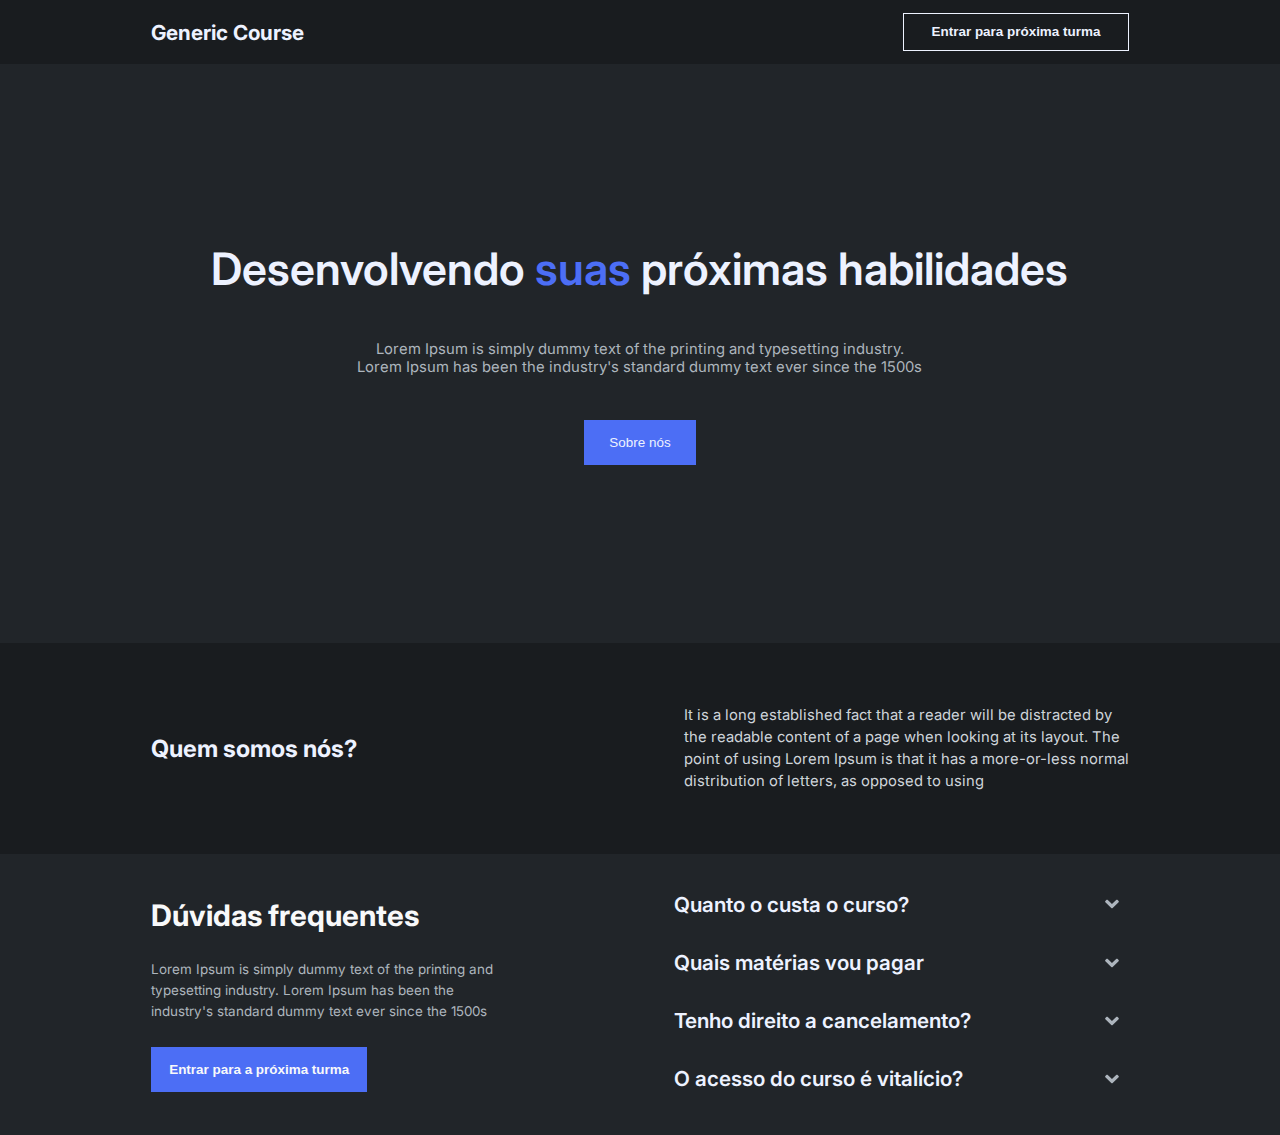
==== Criando Site Institucional Genérico/index.html @ a53617b1 "keeping the activity" ====
<!DOCTYPE html>
<html lang="en">
<head>
    <meta charset="UTF-8">
    <meta http-equiv="X-UA-Compatible" content="IE=edge">
    <meta name="viewport" content="width=device-width, initial-scale=1.0">
    <title>Site Institucional Genérico</title>
    <!-- css -->
    <link rel="stylesheet" href="./src/css/reset.css">
    <link rel="stylesheet" href="./src/css/global.css">
    <link rel="stylesheet" href="./src/css/header.css">
    <link rel="stylesheet" href="./src/css/main.css">
    <link rel="stylesheet" href="./src/css/index.css">
    <!-- fonts -->
    <link rel="preconnect" href="https://fonts.googleapis.com">
    <link rel="preconnect" href="https://fonts.gstatic.com" crossorigin>
    <link href="https://fonts.googleapis.com/css2?family=Inter:wght@400;500;600&display=swap" rel="stylesheet"> 
    <!-- icon -->
    <link rel="icon" href="./assets/img/favicon.jpeg">
    <!-- scripts -->
</head>
<body>
    <header class="header__primary">
        <div class="header__primary__box container">
            <h2 class="header__primary--title">Generic Course</h2>
            <button class="header__primary--btn">Entrar para próxima turma</button>
        </div>
    </header>
    <main>
        <section class="section section__first">
            <div class="section__first__box container">
                <h1>Desenvolvendo <span class="txtblue">suas</span> próximas habilidades</h1>
                <p>Lorem Ipsum is simply dummy text of the printing and typesetting industry. <br>Lorem Ipsum has been the industry's standard dummy text ever since the 1500s</p>
                <button>Sobre nós</button>
            </div>
        </section>
        <section class="section section__second">
            <div class="section__second__box container">
                <h1>Quem somos nós?</h1>
                <p>It is a long established fact that a reader will be distracted by <br> the readable content of a page when looking at its layout. The <br> point of using Lorem Ipsum is that it has a more-or-less normal <br> distribution of letters, as opposed to using</p>
            </div>
        </section>
        <section class="section section__third">
            <div class="section__third__box container">
                <div class="third__left">
                    <h2 class="grey-100">Dúvidas frequentes</h1>
                    <p>Lorem Ipsum is simply dummy text of the printing and <br> typesetting industry. Lorem Ipsum has been the <br> industry's standard dummy text ever since the 1500s</p>
                    <button class="grey-100">Entrar para a próxima turma</button>
                </div>
                <div class="third__right">
                    <div class="grey-100">
                        <p>Quanto o custa o curso?</p>
                        <button>
                            <img src="./assets/img/angle-down.svg" alt="">
                        </button>
                    </div>
                    <div class="grey-100">
                        <p>Quais matérias vou pagar</p>
                        <button>
                            <img src="./assets/img/angle-down.svg" alt="">
                        </button>
                    </div>
                    <div class="grey-100">
                        <p>Tenho direito a cancelamento?</p>
                        <button>
                            <img src="./assets/img/angle-down.svg" alt="">
                        </button>
                    </div>
                    <div class="grey-100">
                        <p>O acesso do curso é vitalício?</p>
                        <button>
                            <img src="./assets/img/angle-down.svg" alt="">
                        </button>
                    </div>
                </div>
            </div>
        </section>
    </main>
</body>
</html>
---- Criando Site Institucional Genérico/src/css/global.css ----
:root {
    --ff: 'Inter', sans-serif;

    --fs-52: 3.5vw;
    --fs-40: 2.3vw;
    --fs-32: 1.85vw;
    --fs-28: 1.62vw;
    --fs-20: 1.16vw;
    --fs-18: 1.05vw;
    --fs-16: 0.925vw;

    --fw-400: 400;
    --fw-500: 500;
    --fw-600: 600;

    --lh-prct: 150%;
    --lh-45: 2.6vw;
    --lh-30: 1.74vw;
    --lh-28: 1.62vw;

    --blue-400: rgba(76, 110, 245, 1);
    --blue-500: rgba(54, 79, 199, 1);
    --grey-800: rgba(25, 28, 31, 1);
    --grey-700: rgba(33, 37, 41, 1);
    --grey-600: rgba(52, 58, 64, 1);
    --grey-400: rgba(173, 181, 189, 1);
    --grey-300: rgba(206, 212, 218, 1);
    --grey-200: rgba(237, 242, 255, 1);
    --grey-100: rgba(248, 249, 250, 1);

    --cpnt-w: 26vw;
    --cpnt-h: 3.5vw;   
}
---- Criando Site Institucional Genérico/src/css/header.css ----
/* Header */
.header__primary {
    /* width: 100vw;
    position: fixed; */
    background-color: var(--grey-800);
}

.header__primary__box {
    height: 5vw;
    display: flex;
    justify-content: space-between;
    align-items: center;
}

.header__primary--title {
    color: var(--grey-200);
    font-size: var(--fs-28);
}

.header__primary--btn {
    height: 3vw;
    width: 17.6vw;
    font-weight: var(--fw-600);
    font-size: var(--fs-18);
    border: 1px solid var(--grey-200);
    background-color: transparent;
    color: var(--grey-200);
}
---- Criando Site Institucional Genérico/src/css/main.css ----
/* Main */
/* .main {
    width: 100vw;
} */

.section__first {
    height: 45.2vw;
    background-color: var(--grey-700);
    display: flex;
    align-items: center;
    justify-content: center;
}

.section__first__box {
    display: flex;
    flex-direction: column;
    align-items: center;
    gap: 44px;
}

.section__first__box > h1, p, button {
    color: var(--grey-200);
}

.section__first__box > h1 {
    font-size: var(--fs-52);
    font-weight: var(--fw-600);
}

.section__first__box > p {
    font-size: var(--fs-20);
    text-align: center;
    color: var(--grey-400);
}

.section__first__box > button {
    height: var(--cpnt-h);
    width: 8.8vw;
    background-color: var(--blue-400);
    font-size: var(--fs-18);
    color: var(--grey-200);
}

.txtblue {
 color: var(--blue-400);
}

.section__second {
    background-color: var(--grey-800);
    height: 16.5vw;
}

.section__second__box {
    height: 100%;
    display: flex;
    align-items: center;
    justify-content: space-between;
}
.section__second__box > h1 {
    font-size: var(--fs-32);
    color: var(--grey-200);
}

.section__second__box > p {
    font-size: var(--fs-20);
    line-height: var(--lh-30);
    color: var(--grey-300);
}

.section__third {
    height: 22vw;
    background-color: var(--grey-700);
    display: flex;
    align-items: center;
    justify-content: center;
}

.section__third__box {
    display: flex;
    justify-content: space-between;
    gap: 9.8vw;
}

.third__left {
    display: flex;
    flex-direction: column;
    justify-content: flex-start;
    gap: 2vw;
}

.third__left > h2 {
    font-size: var(--fs-40);
}

.third__left > p {
    line-height: var(--lh-28);
    color: var(--grey-400);
    font-size: var(--fs-18);
}

.third__left > button {
    height: var(--cpnt-h);
    width: 16.85vw;
    background-color: var(--blue-400);
    font-size: var(--fs-18);
    font-weight: var(--fw-600);
}

.third__right {
    display: flex;
    flex-direction: column;
    gap: 3.5vw;
}

.third__right > div {
    width: 35.5vw;
    height: 1.05vw;
    display: flex;
    justify-content: space-between;
    align-items: center;
}

.third__right > div > p {
    font-size: var(--fs-28);
    font-weight: var(--fw-600);
}

.third__right > div > button{
    background-color: var(--grey-700);
    height: 100%;
    width: 2.6vw;
}

.third__right > div > button > img {
    width: 100%;
    height: 75%;
}
---- Criando Site Institucional Genérico/src/css/index.css ----
/* Geral Config */
body {
    font-family: var(--ff);
    height: 100vh;
}

.container {
    width: 76.35vw;
    margin-inline: auto;
}

.grey-200 {
    color: var(--grey-200);
}

.grey-100 {
    color: var(--grey-100);
}

.cpnt {
    height: var(--cpnt-h);
    width: var(--cpnt-w);
}
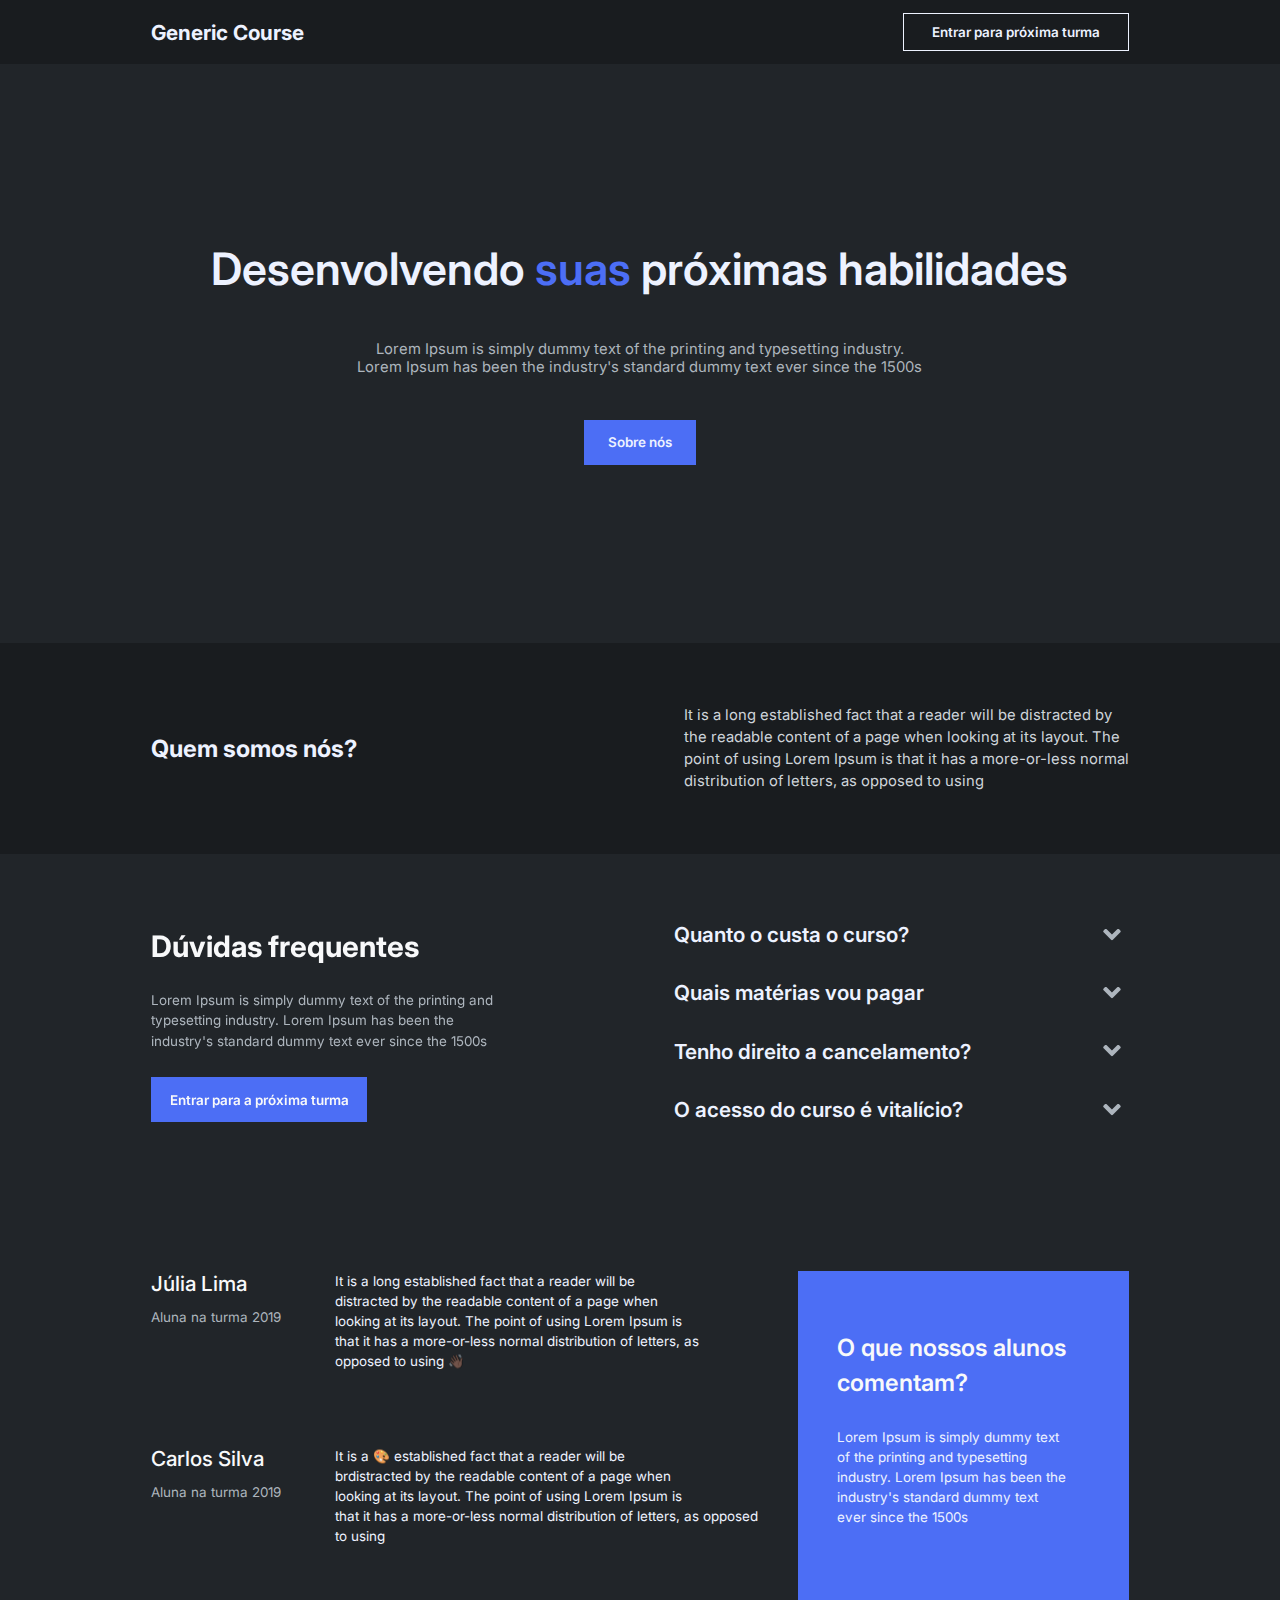
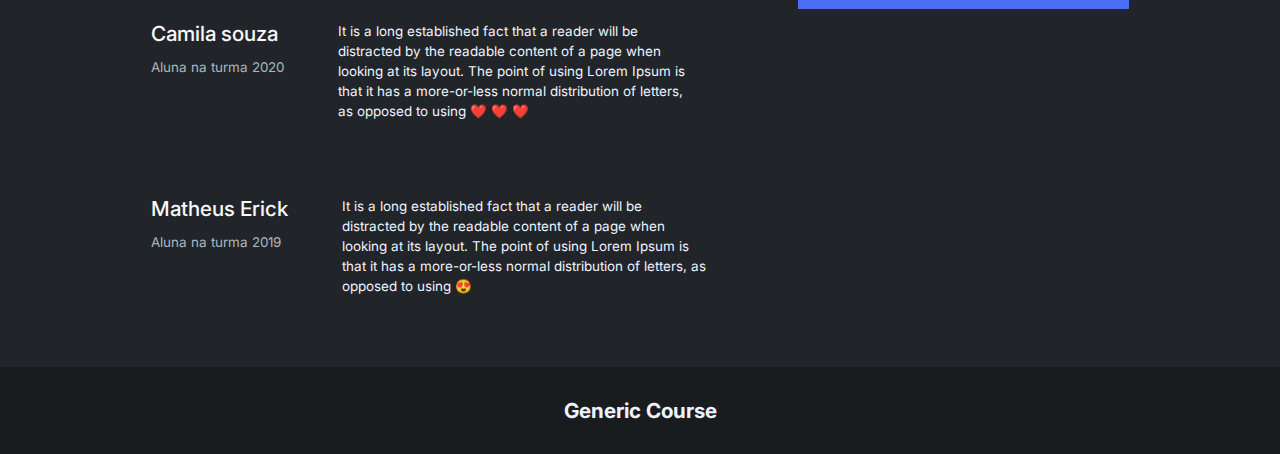
==== commit b5c13af5: "lasts steps in the project" ====
--- a/Criando Site Institucional Genérico/index.html
+++ b/Criando Site Institucional Genérico/index.html
@@ -8,9 +8,11 @@
     <!-- css -->
     <link rel="stylesheet" href="./src/css/reset.css">
     <link rel="stylesheet" href="./src/css/global.css">
+    <link rel="stylesheet" href="./src/css/index.css">
+    <link rel="stylesheet" href="./src/css/sticy.css">
     <link rel="stylesheet" href="./src/css/header.css">
     <link rel="stylesheet" href="./src/css/main.css">
-    <link rel="stylesheet" href="./src/css/index.css">
+    <link rel="stylesheet" href="./src/css/footer.css">
     <!-- fonts -->
     <link rel="preconnect" href="https://fonts.googleapis.com">
     <link rel="preconnect" href="https://fonts.gstatic.com" crossorigin>
@@ -18,6 +20,7 @@
     <!-- icon -->
     <link rel="icon" href="./assets/img/favicon.jpeg">
     <!-- scripts -->
+    <script src="./src/scripts/index.js" defer></script>
 </head>
 <body>
     <header class="header__primary">
@@ -31,7 +34,7 @@
             <div class="section__first__box container">
                 <h1>Desenvolvendo <span class="txtblue">suas</span> próximas habilidades</h1>
                 <p>Lorem Ipsum is simply dummy text of the printing and typesetting industry. <br>Lorem Ipsum has been the industry's standard dummy text ever since the 1500s</p>
-                <button>Sobre nós</button>
+                <button class="section__first__btn">Sobre nós</button>
             </div>
         </section>
         <section class="section section__second">
@@ -42,39 +45,92 @@
         </section>
         <section class="section section__third">
             <div class="section__third__box container">
-                <div class="third__left">
+                <div class="third__left sticky">
                     <h2 class="grey-100">Dúvidas frequentes</h1>
                     <p>Lorem Ipsum is simply dummy text of the printing and <br> typesetting industry. Lorem Ipsum has been the <br> industry's standard dummy text ever since the 1500s</p>
-                    <button class="grey-100">Entrar para a próxima turma</button>
+                    <button class="third__left__btn grey-100">Entrar para a próxima turma</button>
                 </div>
                 <div class="third__right">
-                    <div class="grey-100">
-                        <p>Quanto o custa o curso?</p>
-                        <button>
-                            <img src="./assets/img/angle-down.svg" alt="">
-                        </button>
+                    <div class="third__right__item grey-100">
+                        <div>
+                                <p class="third__right__item--p">Quanto o custa o curso?</p>
+                            <button data-btn="btn-toggle">
+                                <img src="./assets/img/angle-down.svg" alt="">
+                            </button>
+                        </div>
+                        <p class="to-toggle">It is a long established fact that a reader will be distracted by the <br> readable content of a page when looking at its layout. The point <br> of using Lorem Ipsum is that it has a more-or-less normal <br> distribution of letters, as opposed to using</p>
                     </div>
-                    <div class="grey-100">
-                        <p>Quais matérias vou pagar</p>
-                        <button>
-                            <img src="./assets/img/angle-down.svg" alt="">
-                        </button>
+                    <div class="third__right__item grey-100">
+                        <div>
+                            <p class="third__right__item--p">Quais matérias vou pagar</p>
+                            <button data-btn="btn-toggle">
+                                <img src="./assets/img/angle-down.svg" alt="">
+                            </button>
+                        </div>
+                        <p class="to-toggle">It is a long established fact that a reader will be distracted by the <br> readable content of a page when looking at its layout. The point <br> of using Lorem Ipsum is that it has a more-or-less normal <br> distribution of letters, as opposed to using</p>
                     </div>
-                    <div class="grey-100">
-                        <p>Tenho direito a cancelamento?</p>
-                        <button>
-                            <img src="./assets/img/angle-down.svg" alt="">
-                        </button>
+                    <div class="third__right__item grey-100">
+                        <div>
+                            <p class="third__right__item--p">Tenho direito a cancelamento?</p>
+                            <button data-btn="btn-toggle">
+                                <img src="./assets/img/angle-down.svg" alt="">
+                            </button>
+                        </div>
+                        <p class="to-toggle">It is a long established fact that a reader will be distracted by the <br> readable content of a page when looking at its layout. The point <br> of using Lorem Ipsum is that it has a more-or-less normal <br> distribution of letters, as opposed to using</p>
                     </div>
-                    <div class="grey-100">
-                        <p>O acesso do curso é vitalício?</p>
-                        <button>
-                            <img src="./assets/img/angle-down.svg" alt="">
-                        </button>
+                    <div class="third__right__item grey-100">
+                        <div>
+                            <p class="third__right__item--p">O acesso do curso é vitalício?</p>
+                            <button data-btn="btn-toggle">
+                                <img src="./assets/img/angle-down.svg" alt="">
+                            </button>
+                        </div>
+                        <p class="to-toggle">It is a long established fact that a reader will be distracted by the <br> readable content of a page when looking at its layout. The point <br> of using Lorem Ipsum is that it has a more-or-less normal <br> distribution of letters, as opposed to using</p>
                     </div>
                 </div>
             </div>
         </section>
+        <section class="section section__fourth">
+            <div class="section__fourth__box container">
+                <div class="fourth__left grey-100">
+                    <div class="fourth__left__itens">
+                        <div>
+                            <h3 class="config-name">Júlia Lima</h3>
+                            <p class="config-text grey-400">Aluna na turma 2019</p>
+                        </div>
+                        <p class="config-text">It is a long established fact that a reader will be <br> distracted by the readable content of a page when <br> looking at its layout. The point of using Lorem Ipsum is <br> that it has a more-or-less normal distribution of letters, as <br> opposed to using 👋🏿</p>
+                    </div>
+                    <div class="fourth__left__itens">
+                        <div>
+                            <h3 class="config-name">Carlos Silva</h3>
+                            <p class="config-text grey-400">Aluna na turma 2019</p>
+                        </div>
+                        <p class="config-text">It is a 🎨 established fact that a reader will be <br> brdistracted by the readable content of a page when <br> looking at its layout. The point of using Lorem Ipsum is <br> that it has a more-or-less normal distribution of letters, as opposed <br> to using</p>
+                    </div>
+                    <div class="fourth__left__itens">
+                        <div>
+                            <h3 class="config-name">Camila souza</h3>
+                            <p class="config-text grey-400">Aluna na turma 2020</p>
+                        </div>
+                        <p class="config-text">It is a long established fact that a reader will be <br> distracted by the readable content of a page when <br> looking at its layout. The point of using Lorem Ipsum is <br> that it has a more-or-less normal distribution of letters, <br> as opposed to using ❤️ ❤️ ❤️</p>
+                    </div>
+                    <div class="fourth__left__itens">
+                        <div>
+                            <h3 class="config-name">Matheus Erick</h3>
+                            <p class="config-text grey-400">Aluna na turma 2019</p>
+                        </div>
+                        <p class="config-text">It is a long established fact that a reader will be <br> distracted by the readable content of a page when <br> looking at its layout. The point of using Lorem Ipsum is <br> that it has a more-or-less normal distribution of letters, as <br> opposed to using 😍</p>
+                    </div>
+                </div>
+                <div class="fourth__right grey-100 sticky">
+                    <h2 class="">O que nossos alunos <br> comentam?</h2>
+                    <p class="config-text">Lorem Ipsum is simply dummy text <br> of the printing and typesetting <br> industry. Lorem Ipsum has been the <br> industry's standard dummy text <br> ever since the 1500s</p>
+                </div>
+            </div>
+        </section>
     </main>
+    <footer>
+        <h2 class="header__primary--title">Generic Course</h2>
+    </footer>
 </body>
 </html>--- a/Criando Site Institucional Genérico/src/css/global.css
+++ b/Criando Site Institucional Genérico/src/css/global.css
@@ -29,5 +29,7 @@
     --grey-100: rgba(248, 249, 250, 1);
 
     --cpnt-w: 26vw;
-    --cpnt-h: 3.5vw;   
+    --cpnt-h: 3.5vw; 
+    
+    --padding-100: 5.8vw;
 }--- a/Criando Site Institucional Genérico/src/css/index.css
+++ b/Criando Site Institucional Genérico/src/css/index.css
@@ -7,6 +7,10 @@
 .container {
     width: 76.35vw;
     margin-inline: auto;
+}
+
+.grey-400 {
+    color: var(--grey-400);
 }
 
 .grey-200 {
@@ -21,3 +25,14 @@
     height: var(--cpnt-h);
     width: var(--cpnt-w);
 }
+
+.config-name {
+    font-size: var(--fs-28);
+    font-weight: var(--fw-500);
+}
+
+.config-text {
+    font-size: var(--fs-18);
+    font-weight: var(--fw-400);
+    line-height: var(--lh-prct);
+}--- a/Criando Site Institucional Genérico/src/css/sticy.css
+++ b/Criando Site Institucional Genérico/src/css/sticy.css
@@ -0,0 +1,4 @@
+.sticky {
+    position: sticky;
+    top: 8vw;
+}--- a/Criando Site Institucional Genérico/src/css/header.css
+++ b/Criando Site Institucional Genérico/src/css/header.css
@@ -1,8 +1,9 @@
 /* Header */
 .header__primary {
-    /* width: 100vw;
-    position: fixed; */
+    width: 100vw;
+    position: fixed;
     background-color: var(--grey-800);
+    z-index: 2;
 }
 
 .header__primary__box {
@@ -25,4 +26,5 @@
     border: 1px solid var(--grey-200);
     background-color: transparent;
     color: var(--grey-200);
+    font-family: var(--ff);
 }
--- a/Criando Site Institucional Genérico/src/css/main.css
+++ b/Criando Site Institucional Genérico/src/css/main.css
@@ -1,8 +1,8 @@
 /* Main */
-/* .main {
-    width: 100vw;
-} */
-
+main {
+    padding-top: 5vw;
+}
+/* First Section */
 .section__first {
     height: 45.2vw;
     background-color: var(--grey-700);
@@ -33,11 +33,13 @@
     color: var(--grey-400);
 }
 
-.section__first__box > button {
+.section__first__btn {
     height: var(--cpnt-h);
     width: 8.8vw;
     background-color: var(--blue-400);
     font-size: var(--fs-18);
+    font-weight: var(--fw-600);
+    font-family: var(--ff);
     color: var(--grey-200);
 }
 
@@ -45,6 +47,7 @@
  color: var(--blue-400);
 }
 
+/* Second Section */
 .section__second {
     background-color: var(--grey-800);
     height: 16.5vw;
@@ -67,21 +70,22 @@
     color: var(--grey-300);
 }
 
+/* Third Section */
 .section__third {
-    height: 22vw;
-    background-color: var(--grey-700);
-    display: flex;
-    align-items: center;
-    justify-content: center;
+    background-color: var(--grey-700);
+    display: flex;
+    height: max-content;
 }
 
 .section__third__box {
     display: flex;
     justify-content: space-between;
     gap: 9.8vw;
+    padding: var(--padding-100) 0;
 }
 
 .third__left {
+    height: max-content;
     display: flex;
     flex-direction: column;
     justify-content: flex-start;
@@ -98,12 +102,13 @@
     font-size: var(--fs-18);
 }
 
-.third__left > button {
+.third__left__btn {
     height: var(--cpnt-h);
     width: 16.85vw;
     background-color: var(--blue-400);
     font-size: var(--fs-18);
     font-weight: var(--fw-600);
+    font-family: var(--ff);
 }
 
 .third__right {
@@ -112,7 +117,66 @@
     gap: 3.5vw;
 }
 
-.third__right > div {
+.third__right__item {
+    display: flex;
+    flex-direction: column;
+    /* gap: 1.85vw; */
+}
+
+.to-toggle {
+    font-size: var(--fs-20);
+    font-weight: var(--fw-400);
+    color: var(--grey-200);
+    line-height: var(--lh-30);
+    display: none;
+    transition: 1s ease-in;
+}
+
+.show-text {
+    display: block;
+    transform: translateY(0);
+    opacity: 1;
+    animation: animationText-in 1.2s ease;
+    margin-top: 1.85vw;
+}
+
+.hide-text {
+    display: block;
+    animation: animationText-out 1s ease;
+    transition: margin-top 0.5s ease-in 0.5s;
+}
+
+@keyframes animationText-in {
+    0% {
+        transform: translateY(-40%);
+        opacity: 0;
+    }
+    50% {
+        opacity: 0.5;
+        transform: translateY(10%);
+    }
+    100% {
+        transform: translateY(0);
+        opacity: 1;
+    }    
+}
+
+@keyframes animationText-out {
+    0% {
+        transform: translateY(0);
+        opacity: 0.8;
+    }
+    50% {
+        transform: translateY(10%);
+        opacity: 0.6; 
+    }
+    100% {
+        transform: translateY(-40%);
+        opacity: 0;
+    }
+}
+
+.third__right__item  > div {
     width: 35.5vw;
     height: 1.05vw;
     display: flex;
@@ -120,12 +184,12 @@
     align-items: center;
 }
 
-.third__right > div > p {
+.third__right__item--p {
     font-size: var(--fs-28);
     font-weight: var(--fw-600);
 }
 
-.third__right > div > button{
+.third__right__item  > div > button{
     background-color: var(--grey-700);
     height: 100%;
     width: 2.6vw;
@@ -134,4 +198,48 @@
 .third__right > div > button > img {
     width: 100%;
     height: 75%;
+}
+
+/* Fourth Section */
+.section__fourth {
+    height: 60.18vw;
+    background-color: var(--grey-700);
+    padding: var(--padding-100) 0;
+}
+
+.section__fourth__box {
+    display: flex;
+    justify-content: space-between;
+}
+
+.fourth__left {
+    display: flex;
+    flex-direction: column;
+    gap: 5.8vw;
+}
+
+.fourth__left__itens {
+    display: flex;
+    gap: 4.17vw;
+}
+
+.fourth__left__itens > div > p{ 
+    margin-top: 0.9vw;
+}
+
+.fourth__right {
+    height: 26.4vw;
+    width: 25.8vw;
+    display: flex;
+    flex-direction: column;
+    padding-top: 4.63vw;
+    padding-left: 3vw;
+    gap: 2vw;
+    background-color: var(--blue-400);
+}
+
+.fourth__right > h2 {
+    font-size: var(--fs-32);
+    font-weight: var(--fw-600);
+    line-height: var(--lh-prct);
 }--- a/Criando Site Institucional Genérico/src/css/footer.css
+++ b/Criando Site Institucional Genérico/src/css/footer.css
@@ -0,0 +1,7 @@
+footer {
+    height: 6.8vw;
+    background-color: var(--grey-800);
+    display: flex;
+    justify-content: center;
+    align-items: center;
+}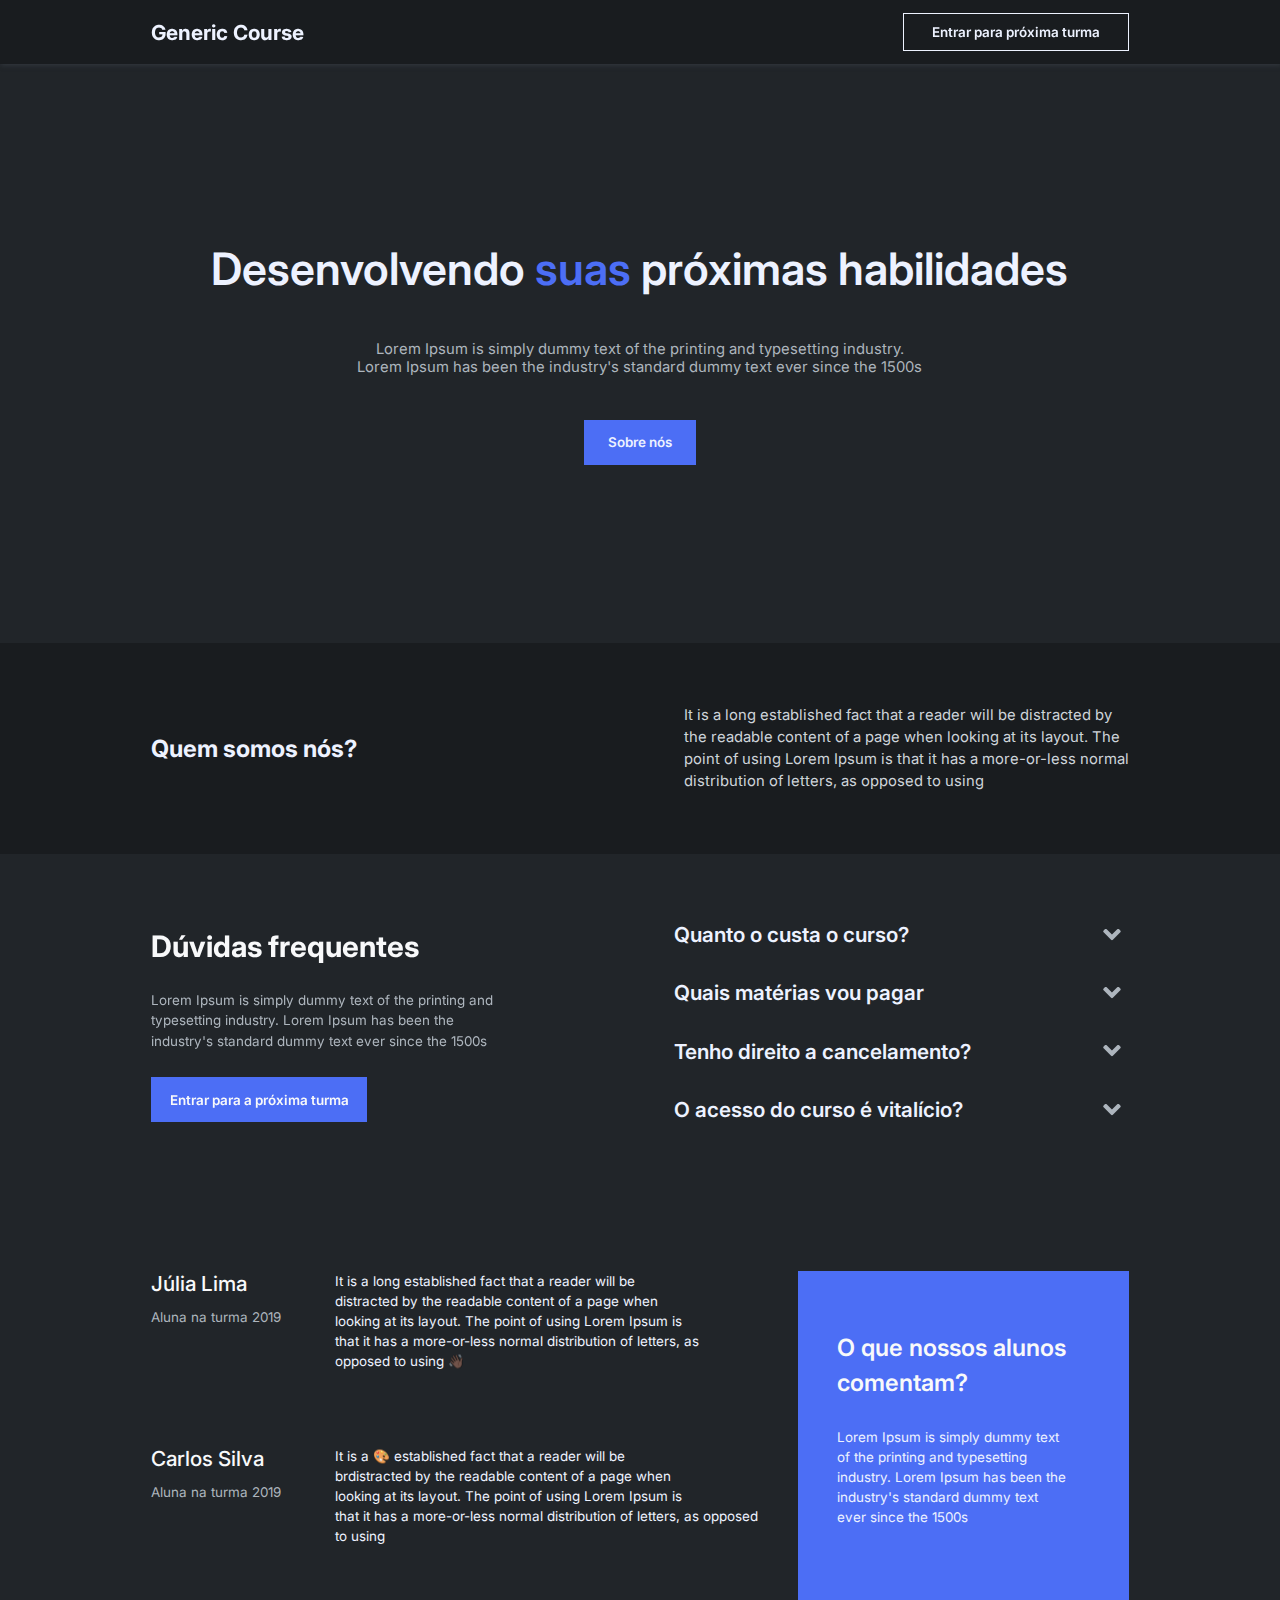
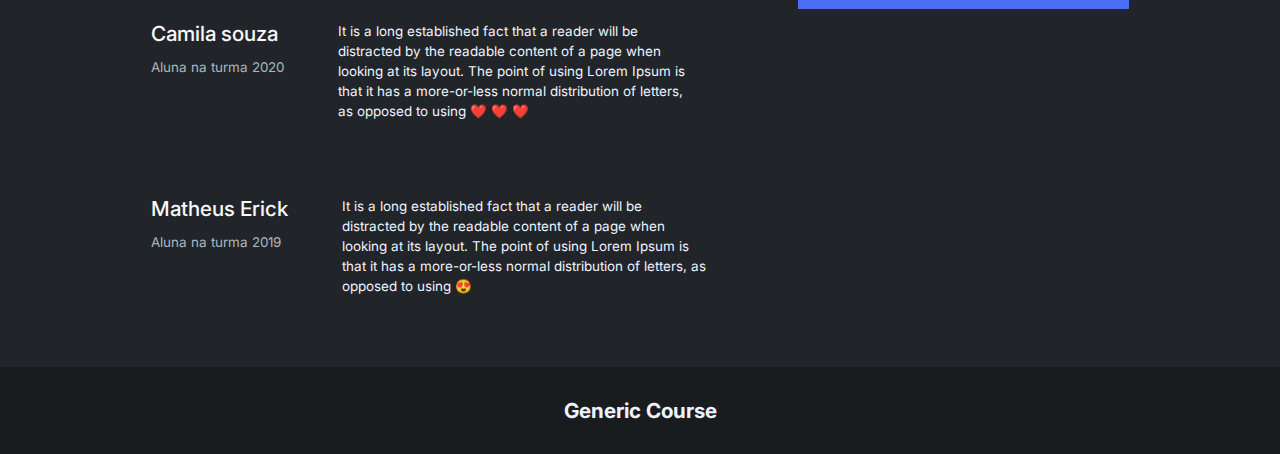
==== commit e9c820ff: "activity ended" ====
--- a/Criando Site Institucional Genérico/index.html
+++ b/Criando Site Institucional Genérico/index.html
@@ -9,6 +9,7 @@
     <link rel="stylesheet" href="./src/css/reset.css">
     <link rel="stylesheet" href="./src/css/global.css">
     <link rel="stylesheet" href="./src/css/index.css">
+    <link rel="stylesheet" href="./src/css/modal.css">
     <link rel="stylesheet" href="./src/css/sticy.css">
     <link rel="stylesheet" href="./src/css/header.css">
     <link rel="stylesheet" href="./src/css/main.css">
@@ -26,7 +27,7 @@
     <header class="header__primary">
         <div class="header__primary__box container">
             <h2 class="header__primary--title">Generic Course</h2>
-            <button class="header__primary--btn">Entrar para próxima turma</button>
+            <button class="header__primary--btn open__modal">Entrar para próxima turma</button>
         </div>
     </header>
     <main>
@@ -48,12 +49,12 @@
                 <div class="third__left sticky">
                     <h2 class="grey-100">Dúvidas frequentes</h1>
                     <p>Lorem Ipsum is simply dummy text of the printing and <br> typesetting industry. Lorem Ipsum has been the <br> industry's standard dummy text ever since the 1500s</p>
-                    <button class="third__left__btn grey-100">Entrar para a próxima turma</button>
+                    <button class="third__left__btn grey-100 open__modal">Entrar para a próxima turma</button>
                 </div>
                 <div class="third__right">
                     <div class="third__right__item grey-100">
                         <div>
-                                <p class="third__right__item--p">Quanto o custa o curso?</p>
+                            <p class="third__right__item--p">Quanto o custa o curso?</p>
                             <button data-btn="btn-toggle">
                                 <img src="./assets/img/angle-down.svg" alt="">
                             </button>
--- a/Criando Site Institucional Genérico/src/css/global.css
+++ b/Criando Site Institucional Genérico/src/css/global.css
@@ -17,12 +17,14 @@
     --lh-45: 2.6vw;
     --lh-30: 1.74vw;
     --lh-28: 1.62vw;
+    --lh-24: 1.4vw;
 
     --blue-400: rgba(76, 110, 245, 1);
     --blue-500: rgba(54, 79, 199, 1);
     --grey-800: rgba(25, 28, 31, 1);
     --grey-700: rgba(33, 37, 41, 1);
     --grey-600: rgba(52, 58, 64, 1);
+    --grey-500: rgba(134, 142, 150, 1);
     --grey-400: rgba(173, 181, 189, 1);
     --grey-300: rgba(206, 212, 218, 1);
     --grey-200: rgba(237, 242, 255, 1);
--- a/Criando Site Institucional Genérico/src/css/modal.css
+++ b/Criando Site Institucional Genérico/src/css/modal.css
@@ -0,0 +1,146 @@
+.modal__container {
+    position: fixed;
+    top: 0;
+    left: 0;
+    height: 100vh;
+    width: 100%;
+    background-color: rgba(0, 0, 0, 0.6);
+    z-index: 5;
+    display: flex;
+    justify-content: center;
+}
+
+.modal__box {
+    position: relative;
+    top: 10vw;
+    height: 23vw;
+    width: 29.17vw;
+    border: 2px solid var(--blue-400);
+    display: flex;
+    flex-direction: column;
+    align-items: center;
+    justify-content: center;
+    gap: 1.85vw;
+    padding-inline: 1.62vw;
+    background-color: var(--grey-700);
+    animation: animateModal 0.4s ease-in-out;
+}
+
+.modal__title {
+    display: flex;
+    width: 100%;
+    justify-content: space-between;
+}
+
+.modal__title > h2 {
+    font-size: var(--fs-20);
+    font-weight: var(--fw-600);
+    color: var(--grey-100);
+}
+
+.modal__title > span {
+    display: block;
+    height: 1.85vw;
+    width: 2.2vw;
+    background-color: var(--grey-600);
+    color: var(--grey-500);
+    display: flex;
+    justify-content: center;
+    align-items: center;
+    font-size: var(--fs-20);
+    font-weight: var(--fw-600);
+    border-radius: 0.23vw;
+    cursor: pointer;
+    transition: 0.15s ease;
+}
+
+.modal__title > span:hover {
+    background-color: rgba(0,0,0, 0.3);
+}
+
+.modal__box > p {
+    font-size: var(--fs-16);
+    font-weight: var(--fw-400);
+    line-height: var(--lh-24);
+    color: var(--grey-300);
+    align-self: flex-start;
+}
+
+.modal__box > input, button {
+    height: var(--cpnt-h);
+    width: 100%;
+}
+
+.modal__box > input {
+    background-color: var(--grey-800);
+    color: var(--grey-400);
+    font-size: var(--fs-20);
+    font-weight: var(--fw-400);
+    padding-left: 1.16vw;
+    font-family: var(--ff);
+    cursor: pointer;
+    transition: 0.15s ease;
+}
+
+.modal__box > input:hover {
+    background-color: rgba(0,0,0, 0.3);  
+}
+
+.modal__box > button {
+    background-color: var(--blue-400);
+    color: var(--grey-100);
+    font-size: var(--fs-18);
+    font-weight: var(--fw-600);
+    padding-inline: auto;
+    font-family: var(--ff);
+    cursor: pointer;
+    transition: 0.15s ease;
+}
+
+.modal__box > button:hover {
+    background-color: var(--blue-500);
+}
+
+.modal__back {
+    animation: animateModal-out 0.4s ease-in-out;
+    animation-fill-mode: forwards;
+}
+
+@keyframes animateModal {
+    0% {
+        opacity: 0;
+        transform: scale(0.2);
+    }
+    50% {
+        transform: translateY(-15%);
+    }
+    75% {
+        transform: translateY(10%);
+    }
+    100% {
+        opacity: 1;
+        transform: scale(1);
+        transform: translateY(0);
+    }   
+}
+
+@keyframes animateModal-out {
+    0% {
+        opacity: 1;
+        transform: scale(1);
+        transform: translateY(0);
+    }
+    50% {
+        transform: translateY(10%);
+    }
+    75% {
+        opacity: 0.3;
+        transform: translateY(-15%);
+        scale: (0.3);
+    }
+    100% {
+        opacity: 0;
+        transform: scale(0.1);
+    }   
+    
+}--- a/Criando Site Institucional Genérico/src/css/header.css
+++ b/Criando Site Institucional Genérico/src/css/header.css
@@ -4,6 +4,7 @@
     position: fixed;
     background-color: var(--grey-800);
     z-index: 2;
+    box-shadow: 1px 1px 5px var(--grey-600);
 }
 
 .header__primary__box {
@@ -27,4 +28,10 @@
     background-color: transparent;
     color: var(--grey-200);
     font-family: var(--ff);
+    cursor: pointer;
+    transition: 0.15s ease;
 }
+
+.header__primary--btn:hover {
+    background-color: rgba(0,0,0, 0.3);
+}
--- a/Criando Site Institucional Genérico/src/css/main.css
+++ b/Criando Site Institucional Genérico/src/css/main.css
@@ -41,6 +41,12 @@
     font-weight: var(--fw-600);
     font-family: var(--ff);
     color: var(--grey-200);
+    cursor: pointer;
+    transition: 0.15s ease;
+}
+
+.section__first__btn:hover {
+    background-color: var(--blue-500);
 }
 
 .txtblue {
@@ -109,6 +115,12 @@
     font-size: var(--fs-18);
     font-weight: var(--fw-600);
     font-family: var(--ff);
+    cursor: pointer;
+    transition: 0.15s ease;
+}
+
+.third__left__btn:hover {
+    background-color: var(--blue-500);
 }
 
 .third__right {
@@ -121,6 +133,10 @@
     display: flex;
     flex-direction: column;
     /* gap: 1.85vw; */
+}
+
+.third__right__item > div > button > img {
+    cursor: pointer;
 }
 
 .to-toggle {
@@ -130,6 +146,7 @@
     line-height: var(--lh-30);
     display: none;
     transition: 1s ease-in;
+    animation-play-state: paused;
 }
 
 .show-text {
@@ -137,12 +154,14 @@
     transform: translateY(0);
     opacity: 1;
     animation: animationText-in 1.2s ease;
+    animation-fill-mode: backwards;
     margin-top: 1.85vw;
 }
 
 .hide-text {
     display: block;
     animation: animationText-out 1s ease;
+    animation-fill-mode: backwards;
     transition: margin-top 0.5s ease-in 0.5s;
 }
 
